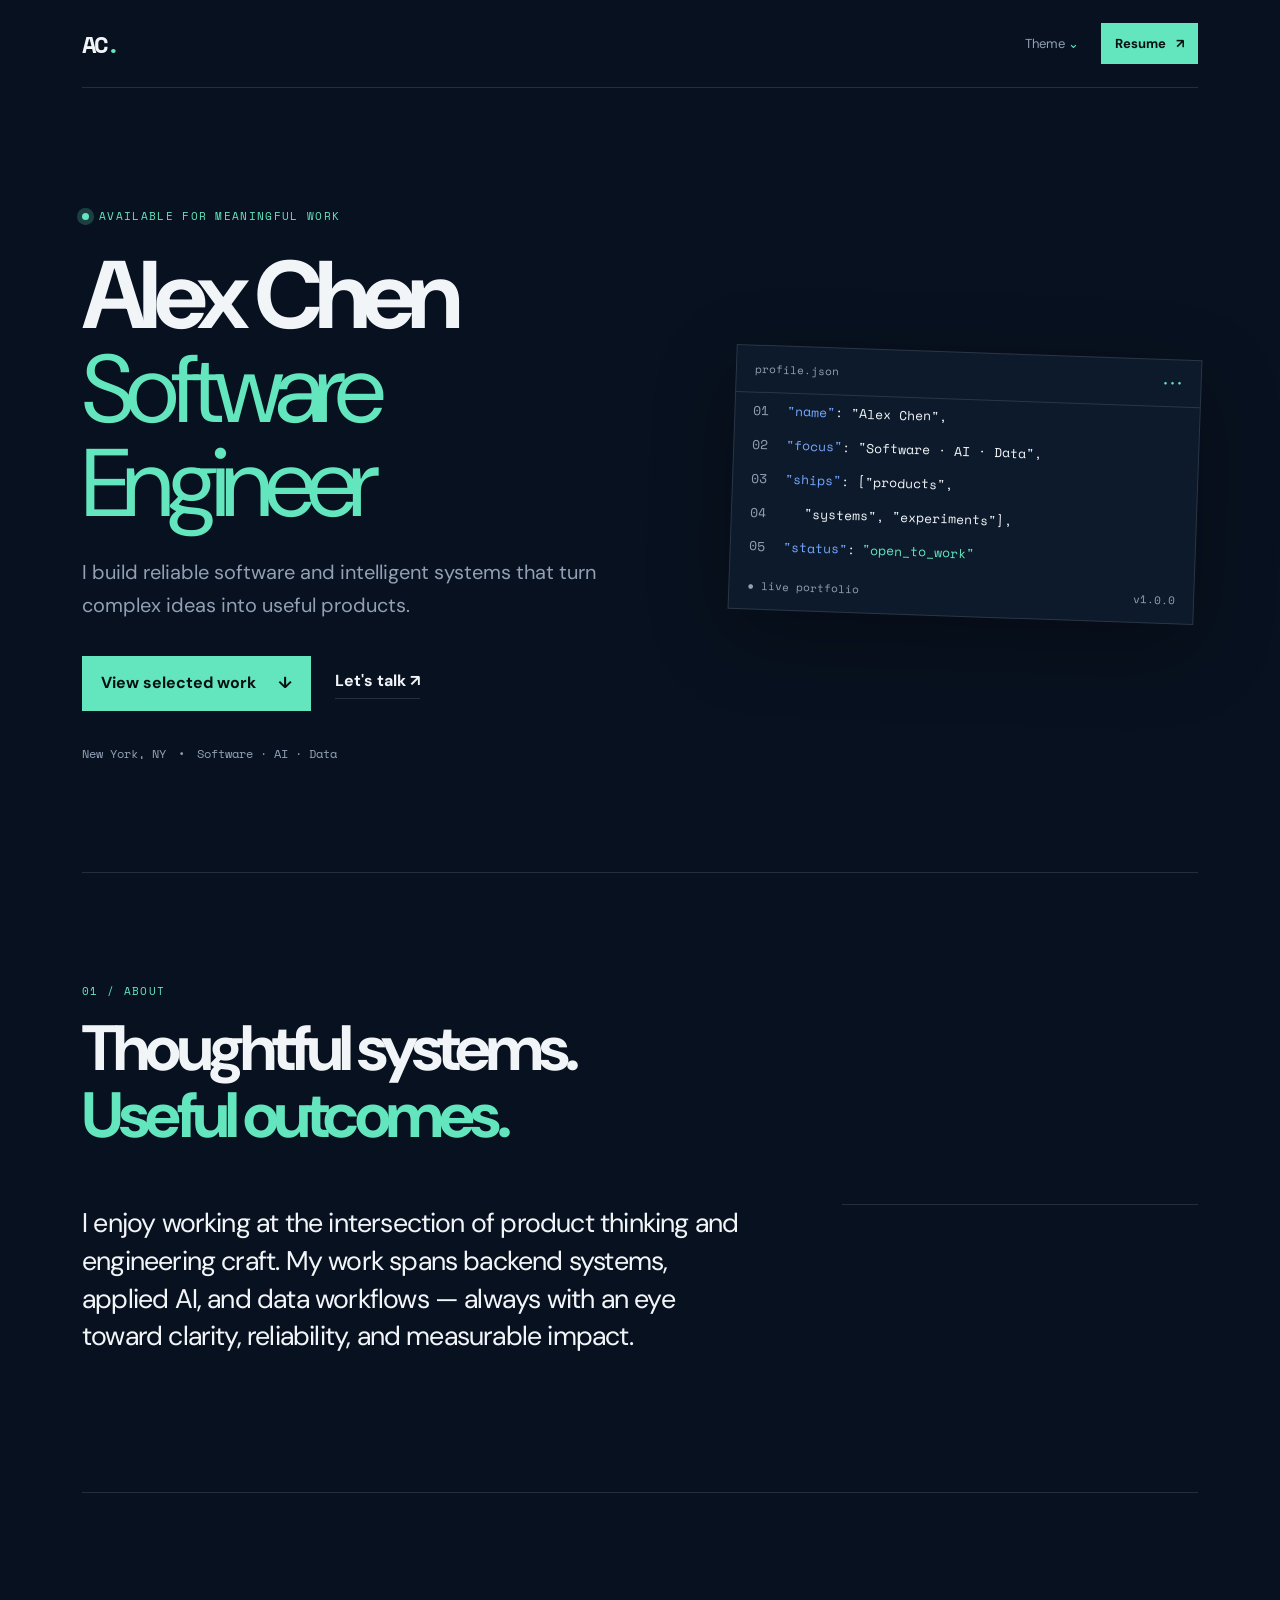
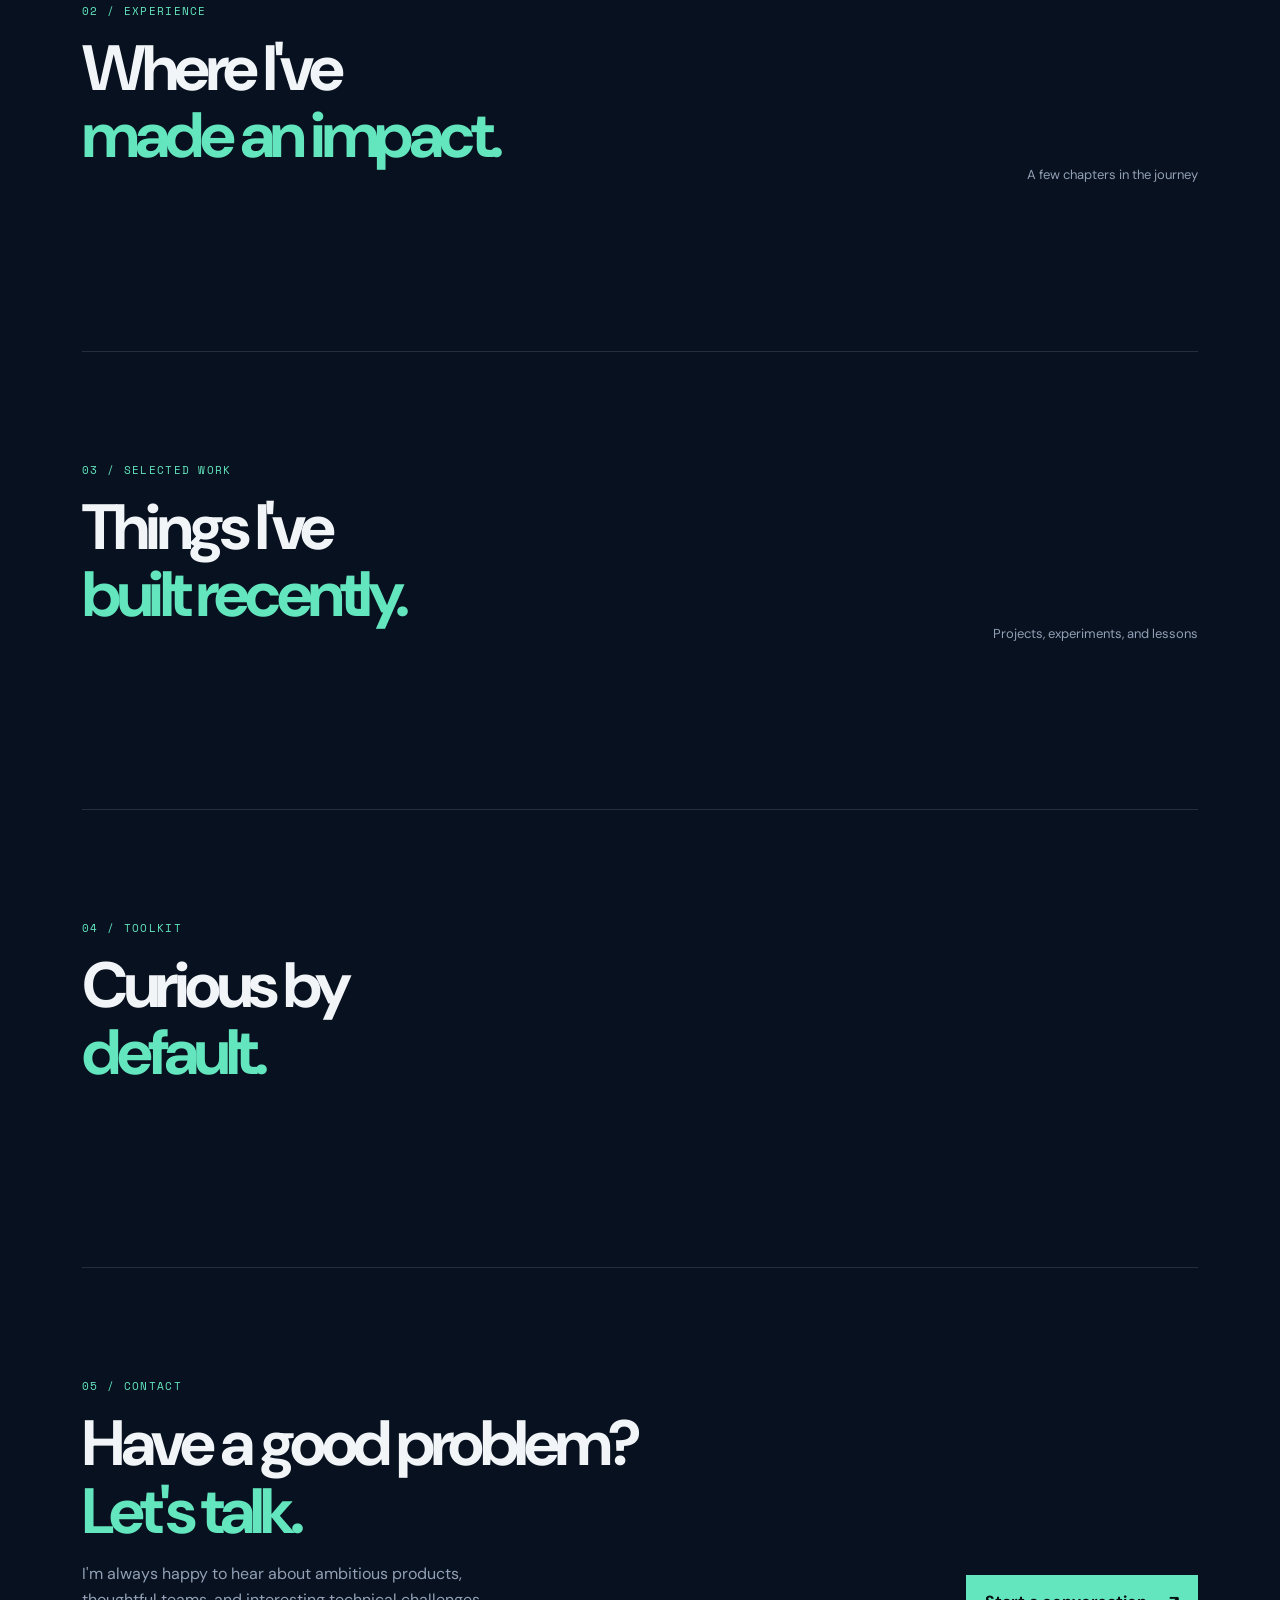
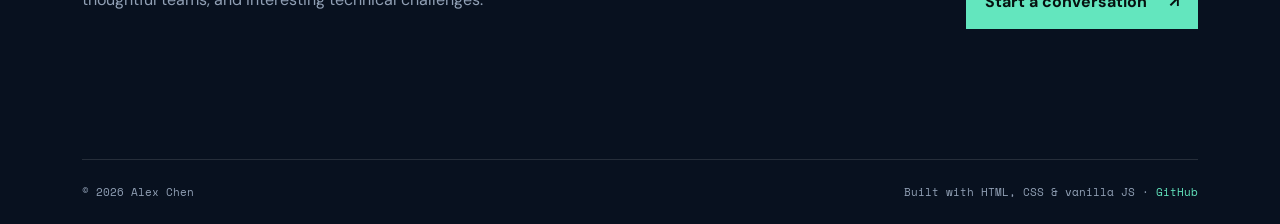
==== template/index.html @ d57b0cfc "Add reusable developer portfolio template" ====
<!doctype html>
<html lang="en">
<head>
  <meta charset="utf-8">
  <meta name="viewport" content="width=device-width, initial-scale=1">
  <meta name="description" content="A config-driven developer portfolio template for engineers.">
  <meta name="theme-color" content="#08111f">
  <title>Developer Portfolio</title>
  <link rel="preconnect" href="https://fonts.googleapis.com">
  <link rel="preconnect" href="https://fonts.gstatic.com" crossorigin>
  <link href="https://fonts.googleapis.com/css2?family=DM+Sans:wght@400;500;600;700&family=Space+Mono:wght@400;700&display=swap" rel="stylesheet">
  <link rel="stylesheet" href="styles.css">
</head>
<body>
  <a class="skip-link" href="#main">Skip to content</a>
  <div class="site-shell">
    <header class="site-header">
      <a class="brand" href="#top" aria-label="Back to top"><span data-config="initials">AC</span><i>.</i></a>
      <nav class="desktop-nav" aria-label="Primary navigation" id="desktopNav"></nav>
      <div class="header-actions">
        <button class="theme-toggle" id="themeToggle" type="button" aria-expanded="false" aria-controls="themeMenu">Theme <span>⌄</span></button>
        <a class="button button-small" data-link="resume" target="_blank" rel="noreferrer">Resume <span>↗</span></a>
        <button class="menu-toggle" id="menuToggle" type="button" aria-label="Open menu" aria-expanded="false"><span></span><span></span></button>
      </div>
      <div class="theme-menu" id="themeMenu" hidden></div>
      <nav class="mobile-nav" id="mobileNav" aria-label="Mobile navigation"></nav>
    </header>

    <main id="main">
      <section class="hero section-grid" id="top">
        <div class="hero-copy">
          <p class="eyebrow"><span class="pulse"></span><span data-config="availability">Available for meaningful work</span></p>
          <h1><span data-config="name">Alex Chen</span><br><em data-config="role">Software Engineer</em></h1>
          <p class="hero-intro" data-config="tagline">I build reliable software and intelligent systems that turn complex ideas into useful products.</p>
          <div class="hero-actions">
            <a class="button" href="#projects">View selected work <span>↓</span></a>
            <a class="text-link" data-link="email">Let's talk <span>↗</span></a>
          </div>
          <div class="hero-meta"><span data-config="location">New York, NY</span><span>•</span><span data-config="focus">Software · AI · Data</span></div>
        </div>
        <div class="hero-card" aria-label="Profile summary">
          <div class="card-top"><span>profile.json</span><span class="dots">•••</span></div>
          <div class="code-line"><b>01</b><span><i>"name"</i>: <strong data-config="name">"Alex Chen"</strong>,</span></div>
          <div class="code-line"><b>02</b><span><i>"focus"</i>: <strong data-config="focus">"Software · AI · Data"</strong>,</span></div>
          <div class="code-line"><b>03</b><span><i>"ships"</i>: [<strong>"products"</strong>,</span></div>
          <div class="code-line"><b>04</b><span class="indent"><strong>"systems"</strong>, <strong>"experiments"</strong>],</span></div>
          <div class="code-line"><b>05</b><span><i>"status"</i>: <mark>"open_to_work"</mark></span></div>
          <div class="card-footer"><span>● live portfolio</span><span>v1.0.0</span></div>
        </div>
      </section>

      <section class="section" id="about"><div class="section-heading"><p class="eyebrow">01 / About</p><h2>Thoughtful systems.<br><em>Useful outcomes.</em></h2></div><div class="about-grid"><p class="large-copy" data-config="bio">I enjoy working at the intersection of product thinking and engineering craft. My work spans backend systems, applied AI, and data workflows — always with an eye toward clarity, reliability, and measurable impact.</p><div class="quick-facts" id="quickFacts"></div></div></section>
      <section class="section" id="experience"><div class="section-heading inline-heading"><div><p class="eyebrow">02 / Experience</p><h2>Where I've<br><em>made an impact.</em></h2></div><span class="section-note">A few chapters in the journey</span></div><div class="timeline" id="experienceList"></div></section>
      <section class="section" id="projects"><div class="section-heading inline-heading"><div><p class="eyebrow">03 / Selected work</p><h2>Things I've<br><em>built recently.</em></h2></div><span class="section-note">Projects, experiments, and lessons</span></div><div class="project-grid" id="projectList"></div></section>
      <section class="section split-section" id="skills"><div class="section-heading"><p class="eyebrow">04 / Toolkit</p><h2>Curious by<br><em>default.</em></h2></div><div class="skill-groups" id="skillList"></div></section>
      <section class="contact-section" id="contact"><p class="eyebrow">05 / Contact</p><h2>Have a good problem?<br><em>Let's talk.</em></h2><div class="contact-row"><p data-config="contactNote">I'm always happy to hear about ambitious products, thoughtful teams, and interesting technical challenges.</p><a class="button" data-link="email">Start a conversation <span>↗</span></a></div></section>
    </main>
    <footer><span>© <span data-config="year">2026</span> <span data-config="name">Alex Chen</span></span><span>Built with HTML, CSS &amp; vanilla JS · <a href="https://github.com/" target="_blank" rel="noreferrer">GitHub</a></span></footer>
  </div>
  <script src="config.js"></script>
  <script src="script.js"></script>
</body>
</html>
---- template/styles.css ----
:root{--bg:#08111f;--panel:#0d1a2b;--panel2:#11243a;--text:#f2f5f8;--muted:#91a0b5;--line:rgba(255,255,255,.12);--accent:#63e6be;--accent2:#75a7ff;--shadow:0 24px 80px rgba(0,0,0,.28);--sans:'DM Sans',system-ui,sans-serif;--mono:'Space Mono',monospace}
:root[data-theme="aurora"]{--bg:#10111d;--panel:#17182a;--panel2:#22203a;--text:#f8f3ff;--muted:#aea8c7;--line:rgba(255,255,255,.13);--accent:#f4a7ff;--accent2:#8ce8ff}
:root[data-theme="paper"]{--bg:#f5f1e9;--panel:#fffdf8;--panel2:#ece7dd;--text:#19202a;--muted:#6d756e;--line:rgba(25,32,42,.16);--accent:#0d8b73;--accent2:#3d65c7;--shadow:0 24px 80px rgba(42,39,30,.12)}
*{box-sizing:border-box}html{scroll-behavior:smooth}body{margin:0;background:var(--bg);color:var(--text);font:16px/1.65 var(--sans);transition:background .25s,color .25s}a{color:inherit;text-decoration:none}button{font:inherit;color:inherit}.site-shell{max-width:1180px;margin:auto;padding:0 32px}.skip-link{position:fixed;left:16px;top:-60px;background:var(--accent);color:#06110f;padding:8px 14px;z-index:10}.skip-link:focus{top:16px}.site-header{height:88px;display:flex;align-items:center;gap:40px;border-bottom:1px solid var(--line);position:relative;z-index:5}.brand{font:700 24px var(--mono);letter-spacing:-.12em;margin-right:auto}.brand i{color:var(--accent);font-style:normal}.desktop-nav{display:flex;gap:26px;color:var(--muted);font-size:14px}.desktop-nav a:hover,.text-link:hover,footer a:hover{color:var(--accent)}.header-actions{display:flex;align-items:center;gap:16px}.button{display:inline-flex;align-items:center;gap:22px;background:var(--accent);color:#06110f;border:1px solid var(--accent);padding:13px 18px;font-weight:700}.button:hover{transform:translateY(-2px);box-shadow:0 8px 24px color-mix(in srgb,var(--accent),transparent 72%)}.button-small{padding:9px 13px;font-size:13px;gap:10px}.theme-toggle{background:none;border:0;color:var(--muted);cursor:pointer;font-size:13px}.theme-toggle span{color:var(--accent)}.theme-menu{position:absolute;right:132px;top:68px;background:var(--panel);border:1px solid var(--line);box-shadow:var(--shadow);padding:6px;display:grid;min-width:130px}.theme-menu[hidden]{display:none}.theme-menu button{border:0;background:none;text-align:left;padding:8px 12px;cursor:pointer}.theme-menu button:hover{background:var(--panel2);color:var(--accent)}.menu-toggle,.mobile-nav{display:none}.hero{min-height:650px;padding:120px 0 110px;display:grid;grid-template-columns:1.1fr .9fr;gap:80px;align-items:center}.eyebrow,.item-kicker{font:11px var(--mono);letter-spacing:.12em;text-transform:uppercase;color:var(--accent)}.eyebrow{display:flex;align-items:center;gap:10px}.pulse{width:7px;height:7px;border-radius:50%;background:var(--accent);box-shadow:0 0 0 5px color-mix(in srgb,var(--accent),transparent 78%)}h1,h2,h3,p{margin-top:0}h1{font-size:clamp(52px,8vw,96px);line-height:.98;letter-spacing:-.08em;margin:25px 0}h1 em,h2 em{color:var(--accent);font-style:normal}h1 em{font-weight:400}.hero-intro{font-size:20px;color:var(--muted);max-width:540px}.hero-actions{display:flex;align-items:center;gap:24px;margin:34px 0}.text-link{font-weight:700;border-bottom:1px solid var(--line);padding-bottom:4px}.hero-meta{display:flex;gap:12px;color:var(--muted);font:12px var(--mono)}.hero-card{background:var(--panel);border:1px solid var(--line);box-shadow:var(--shadow);font:13px/2 var(--mono);transform:rotate(2deg)}.card-top,.card-footer{padding:12px 18px;border-bottom:1px solid var(--line);display:flex;justify-content:space-between;color:var(--muted);font-size:11px}.dots{color:var(--accent)}.code-line{display:grid;grid-template-columns:34px 1fr;padding:4px 18px}.code-line b{color:var(--muted);font-weight:400}.code-line i{color:var(--accent2);font-style:normal}.code-line strong{color:var(--text);font-weight:400}.code-line mark{color:var(--accent);background:none}.indent{padding-left:20px}.card-footer{border:0}.section{padding:110px 0;border-top:1px solid var(--line)}.section-heading{margin-bottom:55px}.section-heading h2,.contact-section h2{font-size:clamp(40px,5vw,64px);line-height:1.05;letter-spacing:-.07em;margin:16px 0}.inline-heading{display:flex;justify-content:space-between;align-items:end}.section-note{color:var(--muted);font-size:13px}.about-grid{display:grid;grid-template-columns:1.3fr .7fr;gap:100px}.large-copy{font-size:27px;line-height:1.4;letter-spacing:-.03em;max-width:700px}.quick-facts{border-top:1px solid var(--line)}.quick-facts div{display:flex;justify-content:space-between;padding:15px 0;border-bottom:1px solid var(--line);gap:20px}.quick-facts span{color:var(--muted);font:11px var(--mono);text-transform:uppercase}.quick-facts strong{text-align:right;font-size:14px}.timeline-item{display:grid;grid-template-columns:200px 1fr;gap:55px;padding:28px 0;border-top:1px solid var(--line)}.timeline-date{font:12px var(--mono);color:var(--muted)}h3{font-size:23px;letter-spacing:-.04em;margin:7px 0}.timeline-item p:not(.item-kicker),.project-card>p:not(.item-kicker){color:var(--muted);max-width:620px}.tag-list{display:flex;flex-wrap:wrap;gap:8px;margin-top:20px}.tag-list span,.skill-group div span{font:11px var(--mono);padding:5px 8px;border:1px solid var(--line);color:var(--muted)}.project-grid{display:grid;grid-template-columns:repeat(3,1fr);gap:16px}.project-card{background:var(--panel);border:1px solid var(--line);padding:28px;min-height:330px;display:flex;flex-direction:column;transition:transform .2s,border-color .2s}.project-card:hover{transform:translateY(-5px);border-color:var(--accent)}.project-card.featured{grid-column:span 2;background:linear-gradient(135deg,var(--panel),var(--panel2))}.project-number{margin-left:auto;color:var(--accent);font:12px var(--mono)}.project-links{display:flex;gap:22px;margin-top:auto;padding-top:25px;color:var(--accent);font:12px var(--mono)}.split-section{display:grid;grid-template-columns:.8fr 1.2fr;gap:80px}.skill-group{display:grid;grid-template-columns:140px 1fr;gap:20px;padding:18px 0;border-top:1px solid var(--line)}.skill-group div{display:flex;gap:8px;flex-wrap:wrap}.contact-section{padding:110px 0 130px;border-top:1px solid var(--line)}.contact-row{display:flex;justify-content:space-between;align-items:end;gap:40px}.contact-row p{color:var(--muted);max-width:430px}footer{display:flex;justify-content:space-between;gap:20px;padding:24px 0;border-top:1px solid var(--line);color:var(--muted);font:11px var(--mono)}footer a{color:var(--accent)}.reveal{opacity:0;transform:translateY(18px);transition:opacity .6s,transform .6s}.reveal.visible{opacity:1;transform:none}@media(max-width:800px){.site-shell{padding:0 20px}.desktop-nav,.header-actions .theme-toggle{display:none}.site-header{height:70px}.menu-toggle{display:flex;background:none;border:0;flex-direction:column;gap:5px;cursor:pointer}.menu-toggle span{display:block;width:22px;height:2px;background:var(--text)}.mobile-nav{position:absolute;top:70px;left:0;right:0;background:var(--panel);border-bottom:1px solid var(--line);padding:15px 20px;display:none}.mobile-nav.open{display:grid}.mobile-nav a{padding:9px 0;color:var(--muted)}.theme-menu{right:56px;top:53px}.hero{grid-template-columns:1fr;padding:80px 0}.hero-card{max-width:560px}.about-grid,.split-section{grid-template-columns:1fr;gap:35px}.project-grid{grid-template-columns:1fr}.project-card.featured{grid-column:auto}.section{padding:80px 0}.contact-row,.inline-heading{align-items:start;flex-direction:column}.contact-row .button{width:100%;justify-content:space-between}.timeline-item{grid-template-columns:1fr;gap:10px}.skill-group{grid-template-columns:1fr;gap:10px}footer{flex-direction:column;gap:8px}}
@media(prefers-reduced-motion:reduce){*,*::before,*::after{scroll-behavior:auto!important;transition:none!important}.reveal{opacity:1;transform:none}}
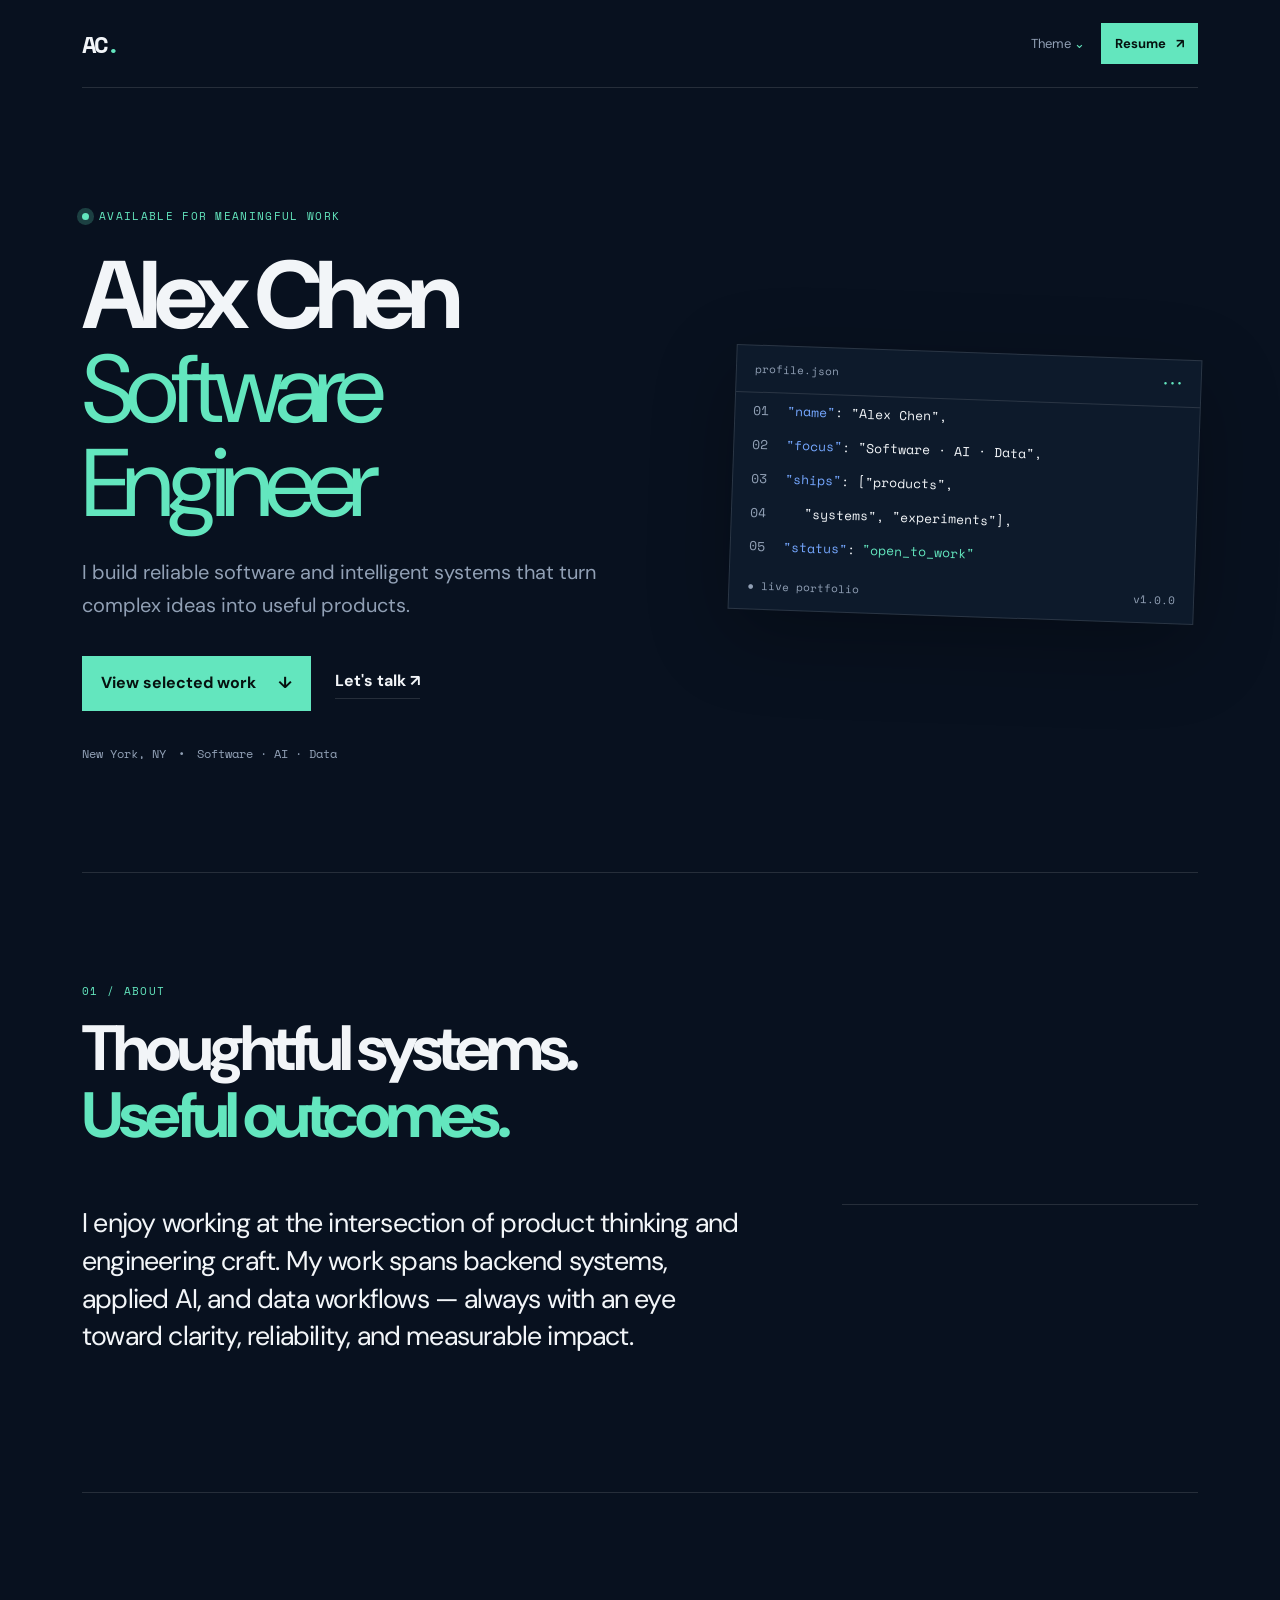
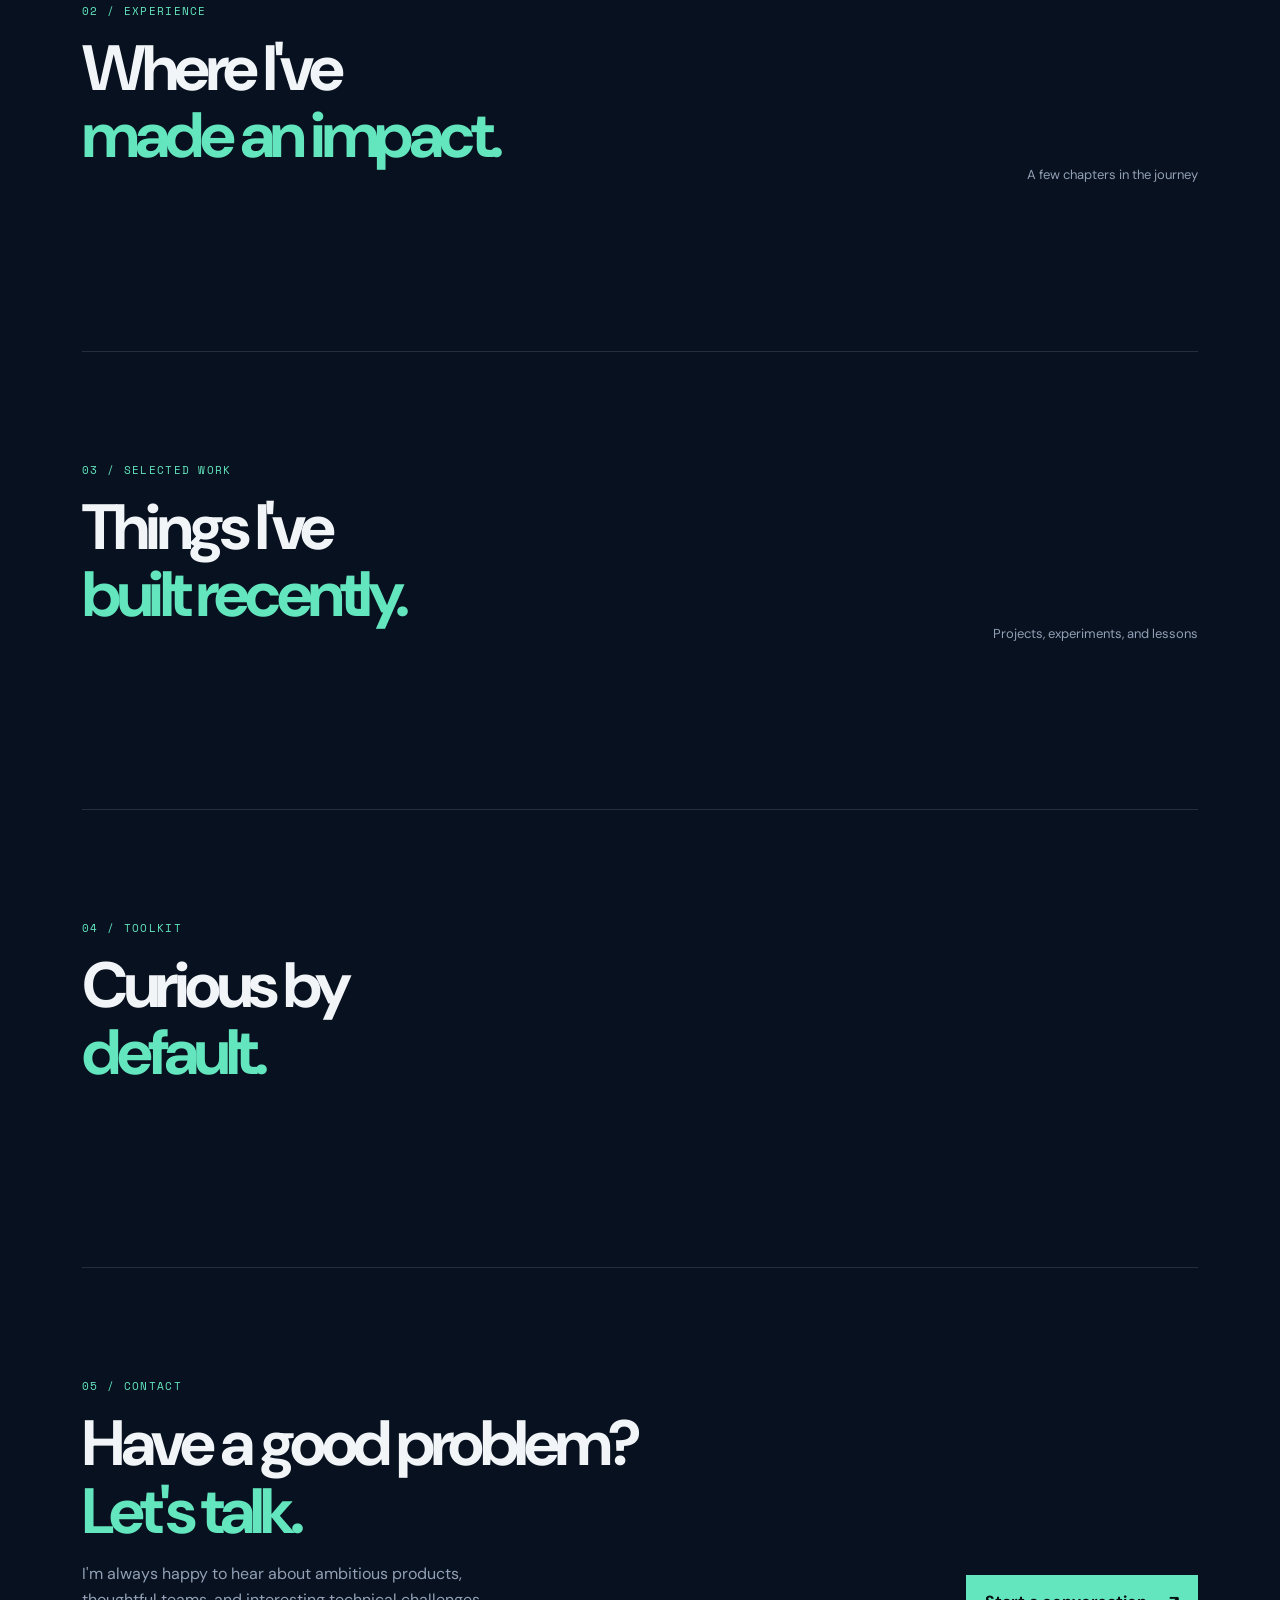
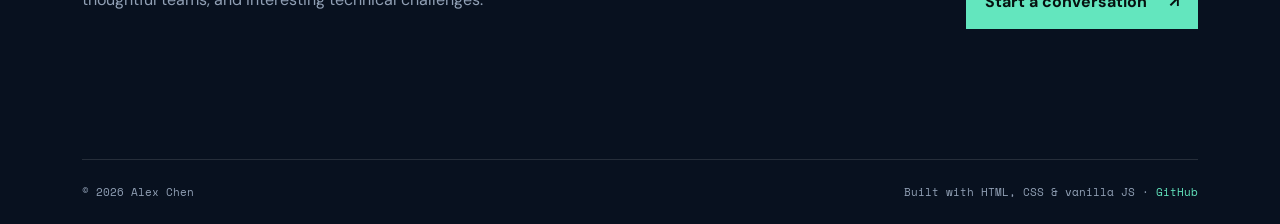
==== commit 5f68e163: "Fix theme picker interaction" ====
--- a/template/index.html
+++ b/template/index.html
@@ -18,11 +18,17 @@
       <a class="brand" href="#top" aria-label="Back to top"><span data-config="initials">AC</span><i>.</i></a>
       <nav class="desktop-nav" aria-label="Primary navigation" id="desktopNav"></nav>
       <div class="header-actions">
-        <button class="theme-toggle" id="themeToggle" type="button" aria-expanded="false" aria-controls="themeMenu">Theme <span>⌄</span></button>
+        <details class="theme-picker">
+          <summary class="theme-toggle">Theme <span>⌄</span></summary>
+          <div class="theme-menu" id="themeMenu">
+            <button type="button" data-theme="midnight" onclick="document.documentElement.dataset.theme='midnight'; this.closest('details').open=false">Midnight</button>
+            <button type="button" data-theme="aurora" onclick="document.documentElement.dataset.theme='aurora'; this.closest('details').open=false">Aurora</button>
+            <button type="button" data-theme="paper" onclick="document.documentElement.dataset.theme='paper'; this.closest('details').open=false">Paper</button>
+          </div>
+        </details>
         <a class="button button-small" data-link="resume" target="_blank" rel="noreferrer">Resume <span>↗</span></a>
         <button class="menu-toggle" id="menuToggle" type="button" aria-label="Open menu" aria-expanded="false"><span></span><span></span></button>
       </div>
-      <div class="theme-menu" id="themeMenu" hidden></div>
       <nav class="mobile-nav" id="mobileNav" aria-label="Mobile navigation"></nav>
     </header>
 
--- a/template/styles.css
+++ b/template/styles.css
@@ -3,3 +3,9 @@
 :root[data-theme="paper"]{--bg:#f5f1e9;--panel:#fffdf8;--panel2:#ece7dd;--text:#19202a;--muted:#6d756e;--line:rgba(25,32,42,.16);--accent:#0d8b73;--accent2:#3d65c7;--shadow:0 24px 80px rgba(42,39,30,.12)}
 *{box-sizing:border-box}html{scroll-behavior:smooth}body{margin:0;background:var(--bg);color:var(--text);font:16px/1.65 var(--sans);transition:background .25s,color .25s}a{color:inherit;text-decoration:none}button{font:inherit;color:inherit}.site-shell{max-width:1180px;margin:auto;padding:0 32px}.skip-link{position:fixed;left:16px;top:-60px;background:var(--accent);color:#06110f;padding:8px 14px;z-index:10}.skip-link:focus{top:16px}.site-header{height:88px;display:flex;align-items:center;gap:40px;border-bottom:1px solid var(--line);position:relative;z-index:5}.brand{font:700 24px var(--mono);letter-spacing:-.12em;margin-right:auto}.brand i{color:var(--accent);font-style:normal}.desktop-nav{display:flex;gap:26px;color:var(--muted);font-size:14px}.desktop-nav a:hover,.text-link:hover,footer a:hover{color:var(--accent)}.header-actions{display:flex;align-items:center;gap:16px}.button{display:inline-flex;align-items:center;gap:22px;background:var(--accent);color:#06110f;border:1px solid var(--accent);padding:13px 18px;font-weight:700}.button:hover{transform:translateY(-2px);box-shadow:0 8px 24px color-mix(in srgb,var(--accent),transparent 72%)}.button-small{padding:9px 13px;font-size:13px;gap:10px}.theme-toggle{background:none;border:0;color:var(--muted);cursor:pointer;font-size:13px}.theme-toggle span{color:var(--accent)}.theme-menu{position:absolute;right:132px;top:68px;background:var(--panel);border:1px solid var(--line);box-shadow:var(--shadow);padding:6px;display:grid;min-width:130px}.theme-menu[hidden]{display:none}.theme-menu button{border:0;background:none;text-align:left;padding:8px 12px;cursor:pointer}.theme-menu button:hover{background:var(--panel2);color:var(--accent)}.menu-toggle,.mobile-nav{display:none}.hero{min-height:650px;padding:120px 0 110px;display:grid;grid-template-columns:1.1fr .9fr;gap:80px;align-items:center}.eyebrow,.item-kicker{font:11px var(--mono);letter-spacing:.12em;text-transform:uppercase;color:var(--accent)}.eyebrow{display:flex;align-items:center;gap:10px}.pulse{width:7px;height:7px;border-radius:50%;background:var(--accent);box-shadow:0 0 0 5px color-mix(in srgb,var(--accent),transparent 78%)}h1,h2,h3,p{margin-top:0}h1{font-size:clamp(52px,8vw,96px);line-height:.98;letter-spacing:-.08em;margin:25px 0}h1 em,h2 em{color:var(--accent);font-style:normal}h1 em{font-weight:400}.hero-intro{font-size:20px;color:var(--muted);max-width:540px}.hero-actions{display:flex;align-items:center;gap:24px;margin:34px 0}.text-link{font-weight:700;border-bottom:1px solid var(--line);padding-bottom:4px}.hero-meta{display:flex;gap:12px;color:var(--muted);font:12px var(--mono)}.hero-card{background:var(--panel);border:1px solid var(--line);box-shadow:var(--shadow);font:13px/2 var(--mono);transform:rotate(2deg)}.card-top,.card-footer{padding:12px 18px;border-bottom:1px solid var(--line);display:flex;justify-content:space-between;color:var(--muted);font-size:11px}.dots{color:var(--accent)}.code-line{display:grid;grid-template-columns:34px 1fr;padding:4px 18px}.code-line b{color:var(--muted);font-weight:400}.code-line i{color:var(--accent2);font-style:normal}.code-line strong{color:var(--text);font-weight:400}.code-line mark{color:var(--accent);background:none}.indent{padding-left:20px}.card-footer{border:0}.section{padding:110px 0;border-top:1px solid var(--line)}.section-heading{margin-bottom:55px}.section-heading h2,.contact-section h2{font-size:clamp(40px,5vw,64px);line-height:1.05;letter-spacing:-.07em;margin:16px 0}.inline-heading{display:flex;justify-content:space-between;align-items:end}.section-note{color:var(--muted);font-size:13px}.about-grid{display:grid;grid-template-columns:1.3fr .7fr;gap:100px}.large-copy{font-size:27px;line-height:1.4;letter-spacing:-.03em;max-width:700px}.quick-facts{border-top:1px solid var(--line)}.quick-facts div{display:flex;justify-content:space-between;padding:15px 0;border-bottom:1px solid var(--line);gap:20px}.quick-facts span{color:var(--muted);font:11px var(--mono);text-transform:uppercase}.quick-facts strong{text-align:right;font-size:14px}.timeline-item{display:grid;grid-template-columns:200px 1fr;gap:55px;padding:28px 0;border-top:1px solid var(--line)}.timeline-date{font:12px var(--mono);color:var(--muted)}h3{font-size:23px;letter-spacing:-.04em;margin:7px 0}.timeline-item p:not(.item-kicker),.project-card>p:not(.item-kicker){color:var(--muted);max-width:620px}.tag-list{display:flex;flex-wrap:wrap;gap:8px;margin-top:20px}.tag-list span,.skill-group div span{font:11px var(--mono);padding:5px 8px;border:1px solid var(--line);color:var(--muted)}.project-grid{display:grid;grid-template-columns:repeat(3,1fr);gap:16px}.project-card{background:var(--panel);border:1px solid var(--line);padding:28px;min-height:330px;display:flex;flex-direction:column;transition:transform .2s,border-color .2s}.project-card:hover{transform:translateY(-5px);border-color:var(--accent)}.project-card.featured{grid-column:span 2;background:linear-gradient(135deg,var(--panel),var(--panel2))}.project-number{margin-left:auto;color:var(--accent);font:12px var(--mono)}.project-links{display:flex;gap:22px;margin-top:auto;padding-top:25px;color:var(--accent);font:12px var(--mono)}.split-section{display:grid;grid-template-columns:.8fr 1.2fr;gap:80px}.skill-group{display:grid;grid-template-columns:140px 1fr;gap:20px;padding:18px 0;border-top:1px solid var(--line)}.skill-group div{display:flex;gap:8px;flex-wrap:wrap}.contact-section{padding:110px 0 130px;border-top:1px solid var(--line)}.contact-row{display:flex;justify-content:space-between;align-items:end;gap:40px}.contact-row p{color:var(--muted);max-width:430px}footer{display:flex;justify-content:space-between;gap:20px;padding:24px 0;border-top:1px solid var(--line);color:var(--muted);font:11px var(--mono)}footer a{color:var(--accent)}.reveal{opacity:0;transform:translateY(18px);transition:opacity .6s,transform .6s}.reveal.visible{opacity:1;transform:none}@media(max-width:800px){.site-shell{padding:0 20px}.desktop-nav,.header-actions .theme-toggle{display:none}.site-header{height:70px}.menu-toggle{display:flex;background:none;border:0;flex-direction:column;gap:5px;cursor:pointer}.menu-toggle span{display:block;width:22px;height:2px;background:var(--text)}.mobile-nav{position:absolute;top:70px;left:0;right:0;background:var(--panel);border-bottom:1px solid var(--line);padding:15px 20px;display:none}.mobile-nav.open{display:grid}.mobile-nav a{padding:9px 0;color:var(--muted)}.theme-menu{right:56px;top:53px}.hero{grid-template-columns:1fr;padding:80px 0}.hero-card{max-width:560px}.about-grid,.split-section{grid-template-columns:1fr;gap:35px}.project-grid{grid-template-columns:1fr}.project-card.featured{grid-column:auto}.section{padding:80px 0}.contact-row,.inline-heading{align-items:start;flex-direction:column}.contact-row .button{width:100%;justify-content:space-between}.timeline-item{grid-template-columns:1fr;gap:10px}.skill-group{grid-template-columns:1fr;gap:10px}footer{flex-direction:column;gap:8px}}
 @media(prefers-reduced-motion:reduce){*,*::before,*::after{scroll-behavior:auto!important;transition:none!important}.reveal{opacity:1;transform:none}}
+
+/* Native details keeps the theme picker usable when opened directly from localhost. */
+.theme-picker{position:relative}
+.theme-toggle{list-style:none}
+.theme-toggle::-webkit-details-marker{display:none}
+.theme-menu{right:0;top:28px}
